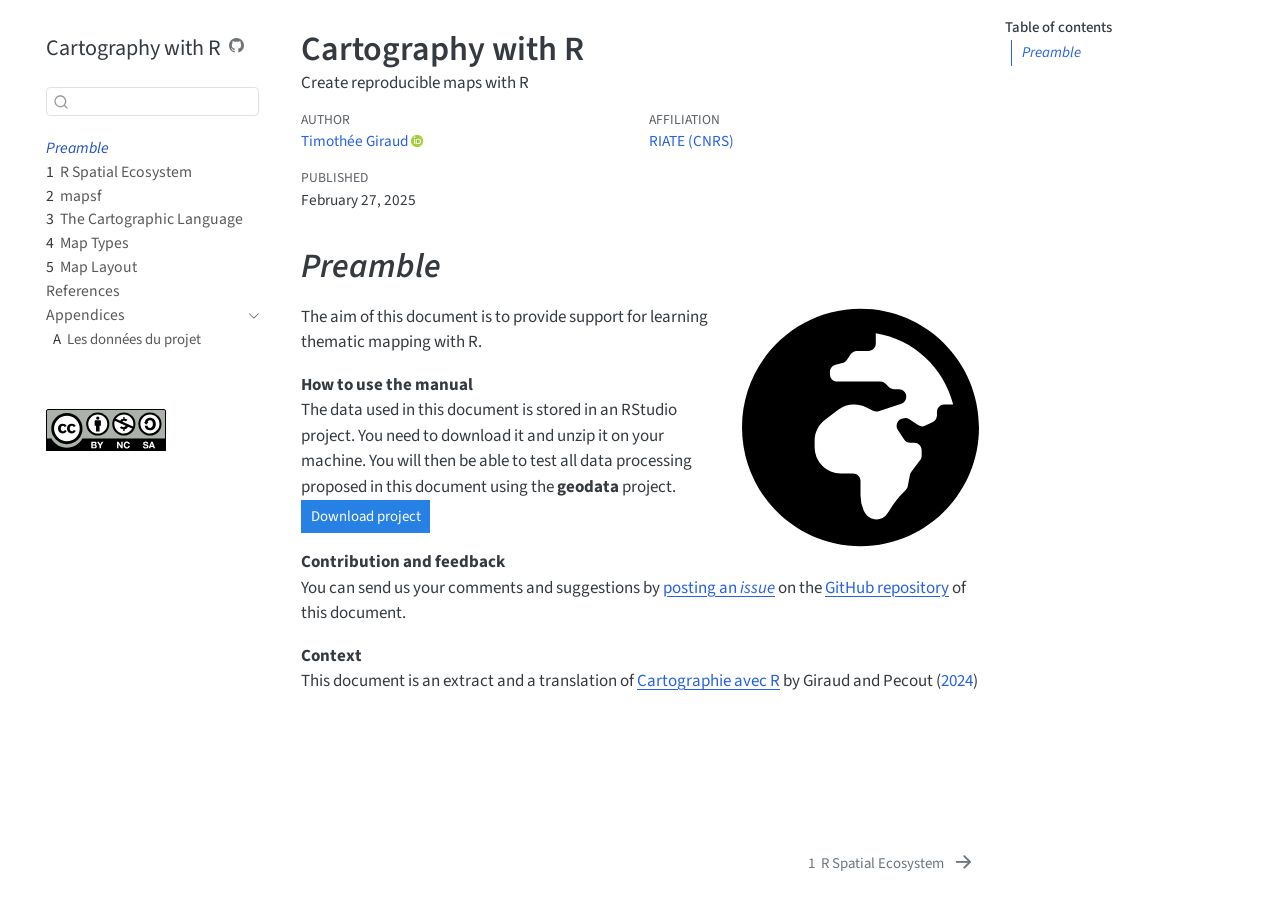
==== docs/index.html @ a7c67be2 "initial commit" ====
<!DOCTYPE html>
<html xmlns="http://www.w3.org/1999/xhtml" lang="en" xml:lang="en"><head>

<meta charset="utf-8">
<meta name="generator" content="quarto-1.6.40">

<meta name="viewport" content="width=device-width, initial-scale=1.0, user-scalable=yes">

<meta name="author" content="Timothée Giraud et Hugues Pecout">
<meta name="dcterms.date" content="2025-02-27">
<meta name="description" content="Create reproducible maps with R">

<title>Cartography with R</title>
<style>
code{white-space: pre-wrap;}
span.smallcaps{font-variant: small-caps;}
div.columns{display: flex; gap: min(4vw, 1.5em);}
div.column{flex: auto; overflow-x: auto;}
div.hanging-indent{margin-left: 1.5em; text-indent: -1.5em;}
ul.task-list{list-style: none;}
ul.task-list li input[type="checkbox"] {
  width: 0.8em;
  margin: 0 0.8em 0.2em -1em; /* quarto-specific, see https://github.com/quarto-dev/quarto-cli/issues/4556 */ 
  vertical-align: middle;
}
/* CSS for citations */
div.csl-bib-body { }
div.csl-entry {
  clear: both;
  margin-bottom: 0em;
}
.hanging-indent div.csl-entry {
  margin-left:2em;
  text-indent:-2em;
}
div.csl-left-margin {
  min-width:2em;
  float:left;
}
div.csl-right-inline {
  margin-left:2em;
  padding-left:1em;
}
div.csl-indent {
  margin-left: 2em;
}</style>


<script src="site_libs/quarto-nav/quarto-nav.js"></script>
<script src="site_libs/quarto-nav/headroom.min.js"></script>
<script src="site_libs/clipboard/clipboard.min.js"></script>
<script src="site_libs/quarto-search/autocomplete.umd.js"></script>
<script src="site_libs/quarto-search/fuse.min.js"></script>
<script src="site_libs/quarto-search/quarto-search.js"></script>
<meta name="quarto:offset" content="./">
<link href="./00_ecosystem.html" rel="next">
<link href="./img/globe-africa-solid.svg" rel="icon" type="image/svg+xml">
<script src="site_libs/quarto-html/quarto.js"></script>
<script src="site_libs/quarto-html/popper.min.js"></script>
<script src="site_libs/quarto-html/tippy.umd.min.js"></script>
<script src="site_libs/quarto-html/anchor.min.js"></script>
<link href="site_libs/quarto-html/tippy.css" rel="stylesheet">
<link href="site_libs/quarto-html/quarto-syntax-highlighting-549806ee2085284f45b00abea8c6df48.css" rel="stylesheet" id="quarto-text-highlighting-styles">
<script src="site_libs/bootstrap/bootstrap.min.js"></script>
<link href="site_libs/bootstrap/bootstrap-icons.css" rel="stylesheet">
<link href="site_libs/bootstrap/bootstrap-7aaafe8f88d9ab8307b30e01b0806846.min.css" rel="stylesheet" append-hash="true" id="quarto-bootstrap" data-mode="light">
<script id="quarto-search-options" type="application/json">{
  "location": "sidebar",
  "copy-button": false,
  "collapse-after": 3,
  "panel-placement": "start",
  "type": "textbox",
  "limit": 50,
  "keyboard-shortcut": [
    "f",
    "/",
    "s"
  ],
  "show-item-context": false,
  "language": {
    "search-no-results-text": "No results",
    "search-matching-documents-text": "matching documents",
    "search-copy-link-title": "Copy link to search",
    "search-hide-matches-text": "Hide additional matches",
    "search-more-match-text": "more match in this document",
    "search-more-matches-text": "more matches in this document",
    "search-clear-button-title": "Clear",
    "search-text-placeholder": "",
    "search-detached-cancel-button-title": "Cancel",
    "search-submit-button-title": "Submit",
    "search-label": "Search"
  }
}</script>


<meta property="og:title" content="Cartography with R">
<meta property="og:description" content="Create reproducible maps with R">
<meta property="og:image" content="https://rcarto.github.io/rcarto/cartographie_with_r/[data-uri]">
<meta property="og:site_name" content="Cartography with R">
</head>

<body class="nav-sidebar floating">

<div id="quarto-search-results"></div>
  <header id="quarto-header" class="headroom fixed-top">
  <nav class="quarto-secondary-nav">
    <div class="container-fluid d-flex">
      <button type="button" class="quarto-btn-toggle btn" data-bs-toggle="collapse" role="button" data-bs-target=".quarto-sidebar-collapse-item" aria-controls="quarto-sidebar" aria-expanded="false" aria-label="Toggle sidebar navigation" onclick="if (window.quartoToggleHeadroom) { window.quartoToggleHeadroom(); }">
        <i class="bi bi-layout-text-sidebar-reverse"></i>
      </button>
        <nav class="quarto-page-breadcrumbs" aria-label="breadcrumb"><ol class="breadcrumb"><li class="breadcrumb-item"><a href="./index.html"><em>Preamble</em></a></li></ol></nav>
        <a class="flex-grow-1" role="navigation" data-bs-toggle="collapse" data-bs-target=".quarto-sidebar-collapse-item" aria-controls="quarto-sidebar" aria-expanded="false" aria-label="Toggle sidebar navigation" onclick="if (window.quartoToggleHeadroom) { window.quartoToggleHeadroom(); }">      
        </a>
      <button type="button" class="btn quarto-search-button" aria-label="Search" onclick="window.quartoOpenSearch();">
        <i class="bi bi-search"></i>
      </button>
    </div>
  </nav>
</header>
<!-- content -->
<div id="quarto-content" class="quarto-container page-columns page-rows-contents page-layout-article">
<!-- sidebar -->
  <nav id="quarto-sidebar" class="sidebar collapse collapse-horizontal quarto-sidebar-collapse-item sidebar-navigation floating overflow-auto">
    <div class="pt-lg-2 mt-2 text-left sidebar-header">
    <div class="sidebar-title mb-0 py-0">
      <a href="./">Cartography with R</a> 
        <div class="sidebar-tools-main">
    <a href="https://github.com/rcarto/cartographie_with_r/" title="Source Code" class="quarto-navigation-tool px-1" aria-label="Source Code"><i class="bi bi-github"></i></a>
</div>
    </div>
      </div>
        <div class="mt-2 flex-shrink-0 align-items-center">
        <div class="sidebar-search">
        <div id="quarto-search" class="" title="Search"></div>
        </div>
        </div>
    <div class="sidebar-menu-container"> 
    <ul class="list-unstyled mt-1">
        <li class="sidebar-item">
  <div class="sidebar-item-container"> 
  <a href="./index.html" class="sidebar-item-text sidebar-link active">
 <span class="menu-text"><em>Preamble</em></span></a>
  </div>
</li>
        <li class="sidebar-item">
  <div class="sidebar-item-container"> 
  <a href="./00_ecosystem.html" class="sidebar-item-text sidebar-link">
 <span class="menu-text"><span class="chapter-number">1</span>&nbsp; <span class="chapter-title">R Spatial Ecosystem</span></span></a>
  </div>
</li>
        <li class="sidebar-item">
  <div class="sidebar-item-container"> 
  <a href="./01_mapsf.html" class="sidebar-item-text sidebar-link">
 <span class="menu-text"><span class="chapter-number">2</span>&nbsp; <span class="chapter-title">mapsf</span></span></a>
  </div>
</li>
        <li class="sidebar-item">
  <div class="sidebar-item-container"> 
  <a href="./02_semiologie.html" class="sidebar-item-text sidebar-link">
 <span class="menu-text"><span class="chapter-number">3</span>&nbsp; <span class="chapter-title">The Cartographic Language</span></span></a>
  </div>
</li>
        <li class="sidebar-item">
  <div class="sidebar-item-container"> 
  <a href="./03_types_de_cartes.html" class="sidebar-item-text sidebar-link">
 <span class="menu-text"><span class="chapter-number">4</span>&nbsp; <span class="chapter-title">Map Types</span></span></a>
  </div>
</li>
        <li class="sidebar-item">
  <div class="sidebar-item-container"> 
  <a href="./04_mise_en_page.html" class="sidebar-item-text sidebar-link">
 <span class="menu-text"><span class="chapter-number">5</span>&nbsp; <span class="chapter-title">Map Layout</span></span></a>
  </div>
</li>
        <li class="sidebar-item">
  <div class="sidebar-item-container"> 
  <a href="./2000_references.html" class="sidebar-item-text sidebar-link">
 <span class="menu-text">References</span></a>
  </div>
</li>
        <li class="sidebar-item sidebar-item-section">
      <div class="sidebar-item-container"> 
            <a class="sidebar-item-text sidebar-link text-start" data-bs-toggle="collapse" data-bs-target="#quarto-sidebar-section-1" role="navigation" aria-expanded="true">
 <span class="menu-text">Appendices</span></a>
          <a class="sidebar-item-toggle text-start" data-bs-toggle="collapse" data-bs-target="#quarto-sidebar-section-1" role="navigation" aria-expanded="true" aria-label="Toggle section">
            <i class="bi bi-chevron-right ms-2"></i>
          </a> 
      </div>
      <ul id="quarto-sidebar-section-1" class="collapse list-unstyled sidebar-section depth1 show">  
          <li class="sidebar-item">
  <div class="sidebar-item-container"> 
  <a href="./2002_data.html" class="sidebar-item-text sidebar-link">
 <span class="menu-text"><span class="chapter-number">A</span>&nbsp; <span class="chapter-title">Les données du projet</span></span></a>
  </div>
</li>
      </ul>
  </li>
    </ul>
    </div>
<div class="quarto-sidebar-footer"><div class="sidebar-footer-item">
<p><br><a href="https://creativecommons.org/licenses/by-nc-sa/4.0/deed.fr"><img src="img/cc-icon.svg" height="42"></a></p>
</div></div></nav>
<div id="quarto-sidebar-glass" class="quarto-sidebar-collapse-item" data-bs-toggle="collapse" data-bs-target=".quarto-sidebar-collapse-item"></div>
<!-- margin-sidebar -->
    <div id="quarto-margin-sidebar" class="sidebar margin-sidebar">
        <nav id="TOC" role="doc-toc" class="toc-active">
    <h2 id="toc-title">Table of contents</h2>
   
  <ul>
  <li><a href="#preamble" id="toc-preamble" class="nav-link active" data-scroll-target="#preamble"><em>Preamble</em></a></li>
  </ul>
</nav>
    </div>
<!-- main -->
<main class="content" id="quarto-document-content">

<header id="title-block-header" class="quarto-title-block default">
<div class="quarto-title">
<h1 class="title">Cartography with R</h1>
</div>

<div>
  <div class="description">
    Create reproducible maps with R
  </div>
</div>

<div class="quarto-title-meta-author">
  <div class="quarto-title-meta-heading">Author</div>
  <div class="quarto-title-meta-heading">Affiliation</div>
  
    <div class="quarto-title-meta-contents">
    <p class="author"><a href="https://rcarto.github.io">Timothée Giraud</a> <a href="https://orcid.org/0000-0001-5679-6536" class="quarto-title-author-orcid"> <img src="[data-uri]"></a></p>
  </div>
  <div class="quarto-title-meta-contents">
        <p class="affiliation">
            <a href="https://riate.cnrs.fr">
            RIATE (CNRS)
            </a>
          </p>
      </div>
  </div>

<div class="quarto-title-meta">

      
    <div>
    <div class="quarto-title-meta-heading">Published</div>
    <div class="quarto-title-meta-contents">
      <p class="date">February 27, 2025</p>
    </div>
  </div>
  
    
  </div>
  


</header>



<section id="preamble" class="level1 unnumbered">
<h1 class="unnumbered"><em>Preamble</em></h1><p><img src="img/globe-africa-solid.svg" title="Cartography with R" class="quarto-cover-image img-fluid"></p>
<p>The aim of this document is to provide support for learning thematic mapping with R.</p>
<p><strong>How to use the manual</strong><br>
The data used in this document is stored in an RStudio project. You need to download it and unzip it on your machine. You will then be able to test all data processing proposed in this document using the <strong>geodata</strong> project.<br>
<a href="https://rcarto.github.io/cartographie_avec_r/geodata.zip" class="btn btn-primary btn-sm" role="“button”">Download project</a></p>
<p><strong>Contribution and feedback</strong><br>
You can send us your comments and suggestions by <a href="https://github.com/rCarto/cartography_with_r/issues">posting an <em>issue</em></a> on the <a href="https://github.com/rCarto/cartography_with_r">GitHub repository</a> of this document.</p>
<p><strong>Context</strong><br>
This document is an extract and a translation of <a href="https://rcarto.github.io/cartographie_avec_r/">Cartographie avec R</a> by <span class="citation" data-cites="selfx">Giraud and Pecout (<a href="2000_references.html#ref-selfx" role="doc-biblioref">2024</a>)</span></p>


<div id="refs" class="references csl-bib-body hanging-indent" data-entry-spacing="0" role="list" style="display: none">
<div id="ref-selfx" class="csl-entry" role="listitem">
Giraud, Timothée, and Hugues Pecout. 2024. <span>“<span class="nocase">Cartographie avec R</span>.”</span> <a href="https://doi.org/10.5281/zenodo.5905734">https://doi.org/10.5281/zenodo.5905734</a>.
</div>
</div>
</section>

</main> <!-- /main -->
<script id="quarto-html-after-body" type="application/javascript">
window.document.addEventListener("DOMContentLoaded", function (event) {
  const toggleBodyColorMode = (bsSheetEl) => {
    const mode = bsSheetEl.getAttribute("data-mode");
    const bodyEl = window.document.querySelector("body");
    if (mode === "dark") {
      bodyEl.classList.add("quarto-dark");
      bodyEl.classList.remove("quarto-light");
    } else {
      bodyEl.classList.add("quarto-light");
      bodyEl.classList.remove("quarto-dark");
    }
  }
  const toggleBodyColorPrimary = () => {
    const bsSheetEl = window.document.querySelector("link#quarto-bootstrap");
    if (bsSheetEl) {
      toggleBodyColorMode(bsSheetEl);
    }
  }
  toggleBodyColorPrimary();  
  const icon = "";
  const anchorJS = new window.AnchorJS();
  anchorJS.options = {
    placement: 'right',
    icon: icon
  };
  anchorJS.add('.anchored');
  const isCodeAnnotation = (el) => {
    for (const clz of el.classList) {
      if (clz.startsWith('code-annotation-')) {                     
        return true;
      }
    }
    return false;
  }
  const onCopySuccess = function(e) {
    // button target
    const button = e.trigger;
    // don't keep focus
    button.blur();
    // flash "checked"
    button.classList.add('code-copy-button-checked');
    var currentTitle = button.getAttribute("title");
    button.setAttribute("title", "Copied!");
    let tooltip;
    if (window.bootstrap) {
      button.setAttribute("data-bs-toggle", "tooltip");
      button.setAttribute("data-bs-placement", "left");
      button.setAttribute("data-bs-title", "Copied!");
      tooltip = new bootstrap.Tooltip(button, 
        { trigger: "manual", 
          customClass: "code-copy-button-tooltip",
          offset: [0, -8]});
      tooltip.show();    
    }
    setTimeout(function() {
      if (tooltip) {
        tooltip.hide();
        button.removeAttribute("data-bs-title");
        button.removeAttribute("data-bs-toggle");
        button.removeAttribute("data-bs-placement");
      }
      button.setAttribute("title", currentTitle);
      button.classList.remove('code-copy-button-checked');
    }, 1000);
    // clear code selection
    e.clearSelection();
  }
  const getTextToCopy = function(trigger) {
      const codeEl = trigger.previousElementSibling.cloneNode(true);
      for (const childEl of codeEl.children) {
        if (isCodeAnnotation(childEl)) {
          childEl.remove();
        }
      }
      return codeEl.innerText;
  }
  const clipboard = new window.ClipboardJS('.code-copy-button:not([data-in-quarto-modal])', {
    text: getTextToCopy
  });
  clipboard.on('success', onCopySuccess);
  if (window.document.getElementById('quarto-embedded-source-code-modal')) {
    const clipboardModal = new window.ClipboardJS('.code-copy-button[data-in-quarto-modal]', {
      text: getTextToCopy,
      container: window.document.getElementById('quarto-embedded-source-code-modal')
    });
    clipboardModal.on('success', onCopySuccess);
  }
    var localhostRegex = new RegExp(/^(?:http|https):\/\/localhost\:?[0-9]*\//);
    var mailtoRegex = new RegExp(/^mailto:/);
      var filterRegex = new RegExp("https:\/\/rcarto\.github\.io\/rcarto\/cartographie_with_r\/");
    var isInternal = (href) => {
        return filterRegex.test(href) || localhostRegex.test(href) || mailtoRegex.test(href);
    }
    // Inspect non-navigation links and adorn them if external
 	var links = window.document.querySelectorAll('a[href]:not(.nav-link):not(.navbar-brand):not(.toc-action):not(.sidebar-link):not(.sidebar-item-toggle):not(.pagination-link):not(.no-external):not([aria-hidden]):not(.dropdown-item):not(.quarto-navigation-tool):not(.about-link)');
    for (var i=0; i<links.length; i++) {
      const link = links[i];
      if (!isInternal(link.href)) {
        // undo the damage that might have been done by quarto-nav.js in the case of
        // links that we want to consider external
        if (link.dataset.originalHref !== undefined) {
          link.href = link.dataset.originalHref;
        }
      }
    }
  function tippyHover(el, contentFn, onTriggerFn, onUntriggerFn) {
    const config = {
      allowHTML: true,
      maxWidth: 500,
      delay: 100,
      arrow: false,
      appendTo: function(el) {
          return el.parentElement;
      },
      interactive: true,
      interactiveBorder: 10,
      theme: 'quarto',
      placement: 'bottom-start',
    };
    if (contentFn) {
      config.content = contentFn;
    }
    if (onTriggerFn) {
      config.onTrigger = onTriggerFn;
    }
    if (onUntriggerFn) {
      config.onUntrigger = onUntriggerFn;
    }
    window.tippy(el, config); 
  }
  const noterefs = window.document.querySelectorAll('a[role="doc-noteref"]');
  for (var i=0; i<noterefs.length; i++) {
    const ref = noterefs[i];
    tippyHover(ref, function() {
      // use id or data attribute instead here
      let href = ref.getAttribute('data-footnote-href') || ref.getAttribute('href');
      try { href = new URL(href).hash; } catch {}
      const id = href.replace(/^#\/?/, "");
      const note = window.document.getElementById(id);
      if (note) {
        return note.innerHTML;
      } else {
        return "";
      }
    });
  }
  const xrefs = window.document.querySelectorAll('a.quarto-xref');
  const processXRef = (id, note) => {
    // Strip column container classes
    const stripColumnClz = (el) => {
      el.classList.remove("page-full", "page-columns");
      if (el.children) {
        for (const child of el.children) {
          stripColumnClz(child);
        }
      }
    }
    stripColumnClz(note)
    if (id === null || id.startsWith('sec-')) {
      // Special case sections, only their first couple elements
      const container = document.createElement("div");
      if (note.children && note.children.length > 2) {
        container.appendChild(note.children[0].cloneNode(true));
        for (let i = 1; i < note.children.length; i++) {
          const child = note.children[i];
          if (child.tagName === "P" && child.innerText === "") {
            continue;
          } else {
            container.appendChild(child.cloneNode(true));
            break;
          }
        }
        if (window.Quarto?.typesetMath) {
          window.Quarto.typesetMath(container);
        }
        return container.innerHTML
      } else {
        if (window.Quarto?.typesetMath) {
          window.Quarto.typesetMath(note);
        }
        return note.innerHTML;
      }
    } else {
      // Remove any anchor links if they are present
      const anchorLink = note.querySelector('a.anchorjs-link');
      if (anchorLink) {
        anchorLink.remove();
      }
      if (window.Quarto?.typesetMath) {
        window.Quarto.typesetMath(note);
      }
      if (note.classList.contains("callout")) {
        return note.outerHTML;
      } else {
        return note.innerHTML;
      }
    }
  }
  for (var i=0; i<xrefs.length; i++) {
    const xref = xrefs[i];
    tippyHover(xref, undefined, function(instance) {
      instance.disable();
      let url = xref.getAttribute('href');
      let hash = undefined; 
      if (url.startsWith('#')) {
        hash = url;
      } else {
        try { hash = new URL(url).hash; } catch {}
      }
      if (hash) {
        const id = hash.replace(/^#\/?/, "");
        const note = window.document.getElementById(id);
        if (note !== null) {
          try {
            const html = processXRef(id, note.cloneNode(true));
            instance.setContent(html);
          } finally {
            instance.enable();
            instance.show();
          }
        } else {
          // See if we can fetch this
          fetch(url.split('#')[0])
          .then(res => res.text())
          .then(html => {
            const parser = new DOMParser();
            const htmlDoc = parser.parseFromString(html, "text/html");
            const note = htmlDoc.getElementById(id);
            if (note !== null) {
              const html = processXRef(id, note);
              instance.setContent(html);
            } 
          }).finally(() => {
            instance.enable();
            instance.show();
          });
        }
      } else {
        // See if we can fetch a full url (with no hash to target)
        // This is a special case and we should probably do some content thinning / targeting
        fetch(url)
        .then(res => res.text())
        .then(html => {
          const parser = new DOMParser();
          const htmlDoc = parser.parseFromString(html, "text/html");
          const note = htmlDoc.querySelector('main.content');
          if (note !== null) {
            // This should only happen for chapter cross references
            // (since there is no id in the URL)
            // remove the first header
            if (note.children.length > 0 && note.children[0].tagName === "HEADER") {
              note.children[0].remove();
            }
            const html = processXRef(null, note);
            instance.setContent(html);
          } 
        }).finally(() => {
          instance.enable();
          instance.show();
        });
      }
    }, function(instance) {
    });
  }
      let selectedAnnoteEl;
      const selectorForAnnotation = ( cell, annotation) => {
        let cellAttr = 'data-code-cell="' + cell + '"';
        let lineAttr = 'data-code-annotation="' +  annotation + '"';
        const selector = 'span[' + cellAttr + '][' + lineAttr + ']';
        return selector;
      }
      const selectCodeLines = (annoteEl) => {
        const doc = window.document;
        const targetCell = annoteEl.getAttribute("data-target-cell");
        const targetAnnotation = annoteEl.getAttribute("data-target-annotation");
        const annoteSpan = window.document.querySelector(selectorForAnnotation(targetCell, targetAnnotation));
        const lines = annoteSpan.getAttribute("data-code-lines").split(",");
        const lineIds = lines.map((line) => {
          return targetCell + "-" + line;
        })
        let top = null;
        let height = null;
        let parent = null;
        if (lineIds.length > 0) {
            //compute the position of the single el (top and bottom and make a div)
            const el = window.document.getElementById(lineIds[0]);
            top = el.offsetTop;
            height = el.offsetHeight;
            parent = el.parentElement.parentElement;
          if (lineIds.length > 1) {
            const lastEl = window.document.getElementById(lineIds[lineIds.length - 1]);
            const bottom = lastEl.offsetTop + lastEl.offsetHeight;
            height = bottom - top;
          }
          if (top !== null && height !== null && parent !== null) {
            // cook up a div (if necessary) and position it 
            let div = window.document.getElementById("code-annotation-line-highlight");
            if (div === null) {
              div = window.document.createElement("div");
              div.setAttribute("id", "code-annotation-line-highlight");
              div.style.position = 'absolute';
              parent.appendChild(div);
            }
            div.style.top = top - 2 + "px";
            div.style.height = height + 4 + "px";
            div.style.left = 0;
            let gutterDiv = window.document.getElementById("code-annotation-line-highlight-gutter");
            if (gutterDiv === null) {
              gutterDiv = window.document.createElement("div");
              gutterDiv.setAttribute("id", "code-annotation-line-highlight-gutter");
              gutterDiv.style.position = 'absolute';
              const codeCell = window.document.getElementById(targetCell);
              const gutter = codeCell.querySelector('.code-annotation-gutter');
              gutter.appendChild(gutterDiv);
            }
            gutterDiv.style.top = top - 2 + "px";
            gutterDiv.style.height = height + 4 + "px";
          }
          selectedAnnoteEl = annoteEl;
        }
      };
      const unselectCodeLines = () => {
        const elementsIds = ["code-annotation-line-highlight", "code-annotation-line-highlight-gutter"];
        elementsIds.forEach((elId) => {
          const div = window.document.getElementById(elId);
          if (div) {
            div.remove();
          }
        });
        selectedAnnoteEl = undefined;
      };
        // Handle positioning of the toggle
    window.addEventListener(
      "resize",
      throttle(() => {
        elRect = undefined;
        if (selectedAnnoteEl) {
          selectCodeLines(selectedAnnoteEl);
        }
      }, 10)
    );
    function throttle(fn, ms) {
    let throttle = false;
    let timer;
      return (...args) => {
        if(!throttle) { // first call gets through
            fn.apply(this, args);
            throttle = true;
        } else { // all the others get throttled
            if(timer) clearTimeout(timer); // cancel #2
            timer = setTimeout(() => {
              fn.apply(this, args);
              timer = throttle = false;
            }, ms);
        }
      };
    }
      // Attach click handler to the DT
      const annoteDls = window.document.querySelectorAll('dt[data-target-cell]');
      for (const annoteDlNode of annoteDls) {
        annoteDlNode.addEventListener('click', (event) => {
          const clickedEl = event.target;
          if (clickedEl !== selectedAnnoteEl) {
            unselectCodeLines();
            const activeEl = window.document.querySelector('dt[data-target-cell].code-annotation-active');
            if (activeEl) {
              activeEl.classList.remove('code-annotation-active');
            }
            selectCodeLines(clickedEl);
            clickedEl.classList.add('code-annotation-active');
          } else {
            // Unselect the line
            unselectCodeLines();
            clickedEl.classList.remove('code-annotation-active');
          }
        });
      }
  const findCites = (el) => {
    const parentEl = el.parentElement;
    if (parentEl) {
      const cites = parentEl.dataset.cites;
      if (cites) {
        return {
          el,
          cites: cites.split(' ')
        };
      } else {
        return findCites(el.parentElement)
      }
    } else {
      return undefined;
    }
  };
  var bibliorefs = window.document.querySelectorAll('a[role="doc-biblioref"]');
  for (var i=0; i<bibliorefs.length; i++) {
    const ref = bibliorefs[i];
    const citeInfo = findCites(ref);
    if (citeInfo) {
      tippyHover(citeInfo.el, function() {
        var popup = window.document.createElement('div');
        citeInfo.cites.forEach(function(cite) {
          var citeDiv = window.document.createElement('div');
          citeDiv.classList.add('hanging-indent');
          citeDiv.classList.add('csl-entry');
          var biblioDiv = window.document.getElementById('ref-' + cite);
          if (biblioDiv) {
            citeDiv.innerHTML = biblioDiv.innerHTML;
          }
          popup.appendChild(citeDiv);
        });
        return popup.innerHTML;
      });
    }
  }
});
</script>
<nav class="page-navigation">
  <div class="nav-page nav-page-previous">
  </div>
  <div class="nav-page nav-page-next">
      <a href="./00_ecosystem.html" class="pagination-link" aria-label="R Spatial Ecosystem">
        <span class="nav-page-text"><span class="chapter-number">1</span>&nbsp; <span class="chapter-title">R Spatial Ecosystem</span></span> <i class="bi bi-arrow-right-short"></i>
      </a>
  </div>
</nav>
</div> <!-- /content -->




</body></html>
---- docs/site_libs/quarto-html/tippy.css ----
.tippy-box[data-animation=fade][data-state=hidden]{opacity:0}[data-tippy-root]{max-width:calc(100vw - 10px)}.tippy-box{position:relative;background-color:#333;color:#fff;border-radius:4px;font-size:14px;line-height:1.4;white-space:normal;outline:0;transition-property:transform,visibility,opacity}.tippy-box[data-placement^=top]>.tippy-arrow{bottom:0}.tippy-box[data-placement^=top]>.tippy-arrow:before{bottom:-7px;left:0;border-width:8px 8px 0;border-top-color:initial;transform-origin:center top}.tippy-box[data-placement^=bottom]>.tippy-arrow{top:0}.tippy-box[data-placement^=bottom]>.tippy-arrow:before{top:-7px;left:0;border-width:0 8px 8px;border-bottom-color:initial;transform-origin:center bottom}.tippy-box[data-placement^=left]>.tippy-arrow{right:0}.tippy-box[data-placement^=left]>.tippy-arrow:before{border-width:8px 0 8px 8px;border-left-color:initial;right:-7px;transform-origin:center left}.tippy-box[data-placement^=right]>.tippy-arrow{left:0}.tippy-box[data-placement^=right]>.tippy-arrow:before{left:-7px;border-width:8px 8px 8px 0;border-right-color:initial;transform-origin:center right}.tippy-box[data-inertia][data-state=visible]{transition-timing-function:cubic-bezier(.54,1.5,.38,1.11)}.tippy-arrow{width:16px;height:16px;color:#333}.tippy-arrow:before{content:"";position:absolute;border-color:transparent;border-style:solid}.tippy-content{position:relative;padding:5px 9px;z-index:1}
---- docs/site_libs/quarto-html/quarto-syntax-highlighting-549806ee2085284f45b00abea8c6df48.css ----
/* quarto syntax highlight colors */
:root {
  --quarto-hl-ot-color: #003B4F;
  --quarto-hl-at-color: #657422;
  --quarto-hl-ss-color: #20794D;
  --quarto-hl-an-color: #5E5E5E;
  --quarto-hl-fu-color: #4758AB;
  --quarto-hl-st-color: #20794D;
  --quarto-hl-cf-color: #003B4F;
  --quarto-hl-op-color: #5E5E5E;
  --quarto-hl-er-color: #AD0000;
  --quarto-hl-bn-color: #AD0000;
  --quarto-hl-al-color: #AD0000;
  --quarto-hl-va-color: #111111;
  --quarto-hl-bu-color: inherit;
  --quarto-hl-ex-color: inherit;
  --quarto-hl-pp-color: #AD0000;
  --quarto-hl-in-color: #5E5E5E;
  --quarto-hl-vs-color: #20794D;
  --quarto-hl-wa-color: #5E5E5E;
  --quarto-hl-do-color: #5E5E5E;
  --quarto-hl-im-color: #00769E;
  --quarto-hl-ch-color: #20794D;
  --quarto-hl-dt-color: #AD0000;
  --quarto-hl-fl-color: #AD0000;
  --quarto-hl-co-color: #5E5E5E;
  --quarto-hl-cv-color: #5E5E5E;
  --quarto-hl-cn-color: #8f5902;
  --quarto-hl-sc-color: #5E5E5E;
  --quarto-hl-dv-color: #AD0000;
  --quarto-hl-kw-color: #003B4F;
}

/* other quarto variables */
:root {
  --quarto-font-monospace: SFMono-Regular, Menlo, Monaco, Consolas, "Liberation Mono", "Courier New", monospace;
}

pre > code.sourceCode > span {
  color: #003B4F;
}

code span {
  color: #003B4F;
}

code.sourceCode > span {
  color: #003B4F;
}

div.sourceCode,
div.sourceCode pre.sourceCode {
  color: #003B4F;
}

code span.ot {
  color: #003B4F;
  font-style: inherit;
}

code span.at {
  color: #657422;
  font-style: inherit;
}

code span.ss {
  color: #20794D;
  font-style: inherit;
}

code span.an {
  color: #5E5E5E;
  font-style: inherit;
}

code span.fu {
  color: #4758AB;
  font-style: inherit;
}

code span.st {
  color: #20794D;
  font-style: inherit;
}

code span.cf {
  color: #003B4F;
  font-weight: bold;
  font-style: inherit;
}

code span.op {
  color: #5E5E5E;
  font-style: inherit;
}

code span.er {
  color: #AD0000;
  font-style: inherit;
}

code span.bn {
  color: #AD0000;
  font-style: inherit;
}

code span.al {
  color: #AD0000;
  font-style: inherit;
}

code span.va {
  color: #111111;
  font-style: inherit;
}

code span.bu {
  font-style: inherit;
}

code span.ex {
  font-style: inherit;
}

code span.pp {
  color: #AD0000;
  font-style: inherit;
}

code span.in {
  color: #5E5E5E;
  font-style: inherit;
}

code span.vs {
  color: #20794D;
  font-style: inherit;
}

code span.wa {
  color: #5E5E5E;
  font-style: italic;
}

code span.do {
  color: #5E5E5E;
  font-style: italic;
}

code span.im {
  color: #00769E;
  font-style: inherit;
}

code span.ch {
  color: #20794D;
  font-style: inherit;
}

code span.dt {
  color: #AD0000;
  font-style: inherit;
}

code span.fl {
  color: #AD0000;
  font-style: inherit;
}

code span.co {
  color: #5E5E5E;
  font-style: inherit;
}

code span.cv {
  color: #5E5E5E;
  font-style: italic;
}

code span.cn {
  color: #8f5902;
  font-style: inherit;
}

code span.sc {
  color: #5E5E5E;
  font-style: inherit;
}

code span.dv {
  color: #AD0000;
  font-style: inherit;
}

code span.kw {
  color: #003B4F;
  font-weight: bold;
  font-style: inherit;
}

.prevent-inlining {
  content: "</";
}

/*# sourceMappingURL=ae99138f4fbc2fb4c9f5e5cd69c22459.css.map */
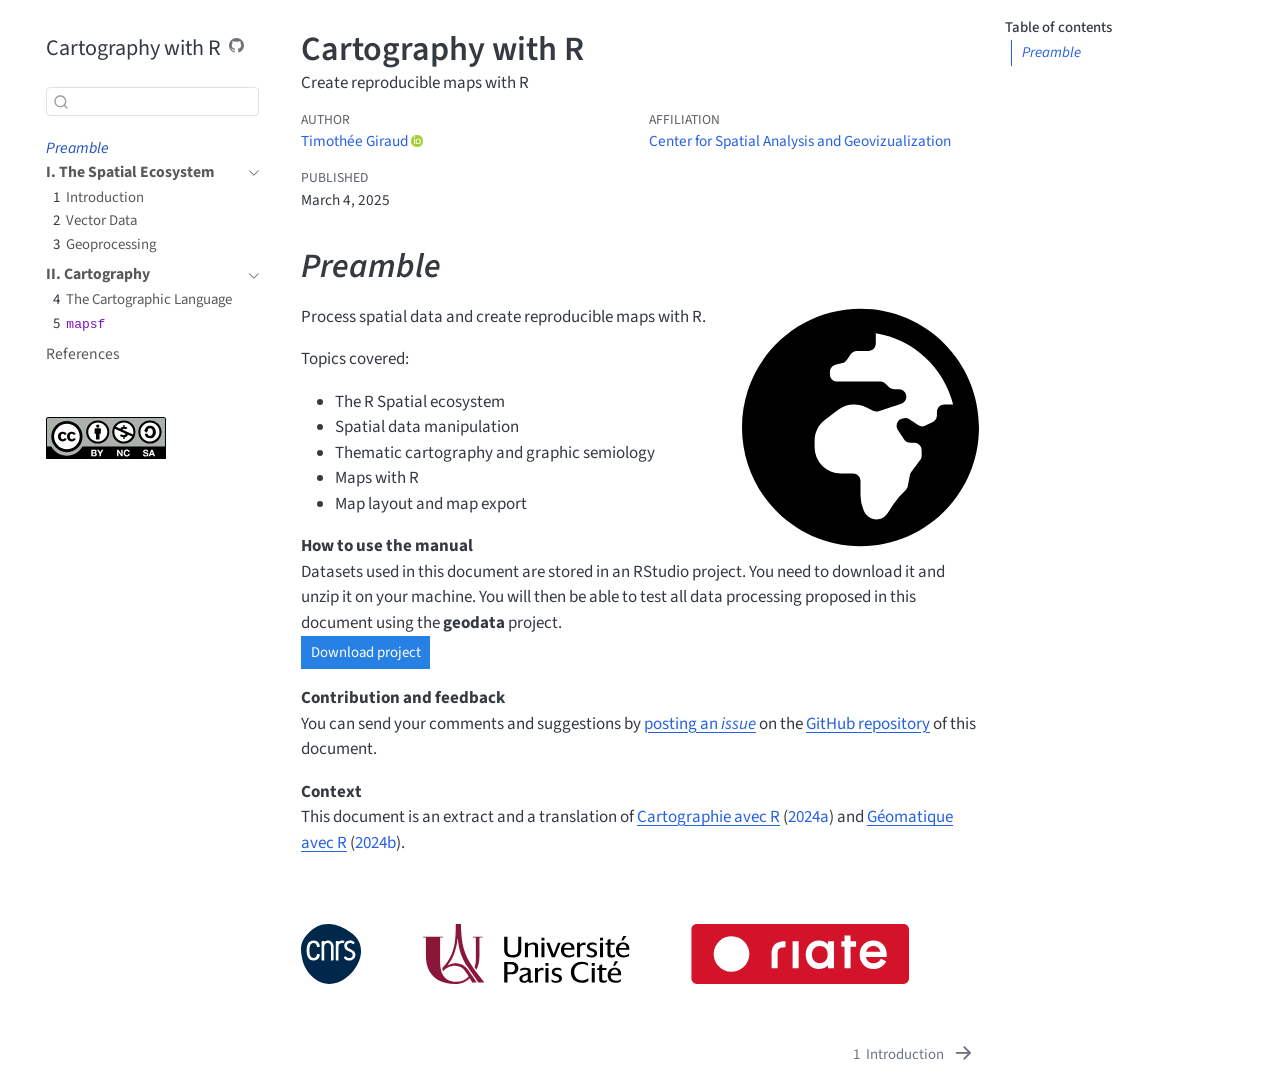
==== commit 106b17da: "add exercices" ====
--- a/docs/index.html
+++ b/docs/index.html
@@ -7,7 +7,7 @@
 <meta name="viewport" content="width=device-width, initial-scale=1.0, user-scalable=yes">
 
 <meta name="author" content="Timothée Giraud et Hugues Pecout">
-<meta name="dcterms.date" content="2025-02-27">
+<meta name="dcterms.date" content="2025-03-04">
 <meta name="description" content="Create reproducible maps with R">
 
 <title>Cartography with R</title>
@@ -53,7 +53,7 @@
 <script src="site_libs/quarto-search/fuse.min.js"></script>
 <script src="site_libs/quarto-search/quarto-search.js"></script>
 <meta name="quarto:offset" content="./">
-<link href="./00_ecosystem.html" rel="next">
+<link href="./0_spatial_ecosystem.html" rel="next">
 <link href="./img/globe-africa-solid.svg" rel="icon" type="image/svg+xml">
 <script src="site_libs/quarto-html/quarto.js"></script>
 <script src="site_libs/quarto-html/popper.min.js"></script>
@@ -142,46 +142,10 @@
  <span class="menu-text"><em>Preamble</em></span></a>
   </div>
 </li>
-        <li class="sidebar-item">
-  <div class="sidebar-item-container"> 
-  <a href="./00_ecosystem.html" class="sidebar-item-text sidebar-link">
- <span class="menu-text"><span class="chapter-number">1</span>&nbsp; <span class="chapter-title">R Spatial Ecosystem</span></span></a>
-  </div>
-</li>
-        <li class="sidebar-item">
-  <div class="sidebar-item-container"> 
-  <a href="./01_mapsf.html" class="sidebar-item-text sidebar-link">
- <span class="menu-text"><span class="chapter-number">2</span>&nbsp; <span class="chapter-title">mapsf</span></span></a>
-  </div>
-</li>
-        <li class="sidebar-item">
-  <div class="sidebar-item-container"> 
-  <a href="./02_semiologie.html" class="sidebar-item-text sidebar-link">
- <span class="menu-text"><span class="chapter-number">3</span>&nbsp; <span class="chapter-title">The Cartographic Language</span></span></a>
-  </div>
-</li>
-        <li class="sidebar-item">
-  <div class="sidebar-item-container"> 
-  <a href="./03_types_de_cartes.html" class="sidebar-item-text sidebar-link">
- <span class="menu-text"><span class="chapter-number">4</span>&nbsp; <span class="chapter-title">Map Types</span></span></a>
-  </div>
-</li>
-        <li class="sidebar-item">
-  <div class="sidebar-item-container"> 
-  <a href="./04_mise_en_page.html" class="sidebar-item-text sidebar-link">
- <span class="menu-text"><span class="chapter-number">5</span>&nbsp; <span class="chapter-title">Map Layout</span></span></a>
-  </div>
-</li>
-        <li class="sidebar-item">
-  <div class="sidebar-item-container"> 
-  <a href="./2000_references.html" class="sidebar-item-text sidebar-link">
- <span class="menu-text">References</span></a>
-  </div>
-</li>
         <li class="sidebar-item sidebar-item-section">
       <div class="sidebar-item-container"> 
             <a class="sidebar-item-text sidebar-link text-start" data-bs-toggle="collapse" data-bs-target="#quarto-sidebar-section-1" role="navigation" aria-expanded="true">
- <span class="menu-text">Appendices</span></a>
+ <span class="menu-text"><strong>I. The Spatial Ecosystem</strong></span></a>
           <a class="sidebar-item-toggle text-start" data-bs-toggle="collapse" data-bs-target="#quarto-sidebar-section-1" role="navigation" aria-expanded="true" aria-label="Toggle section">
             <i class="bi bi-chevron-right ms-2"></i>
           </a> 
@@ -189,12 +153,53 @@
       <ul id="quarto-sidebar-section-1" class="collapse list-unstyled sidebar-section depth1 show">  
           <li class="sidebar-item">
   <div class="sidebar-item-container"> 
-  <a href="./2002_data.html" class="sidebar-item-text sidebar-link">
- <span class="menu-text"><span class="chapter-number">A</span>&nbsp; <span class="chapter-title">Les données du projet</span></span></a>
+  <a href="./0_spatial_ecosystem.html" class="sidebar-item-text sidebar-link">
+ <span class="menu-text"><span class="chapter-number">1</span>&nbsp; <span class="chapter-title">Introduction</span></span></a>
+  </div>
+</li>
+          <li class="sidebar-item">
+  <div class="sidebar-item-container"> 
+  <a href="./1_vector_data.html" class="sidebar-item-text sidebar-link">
+ <span class="menu-text"><span class="chapter-number">2</span>&nbsp; <span class="chapter-title">Vector Data</span></span></a>
+  </div>
+</li>
+          <li class="sidebar-item">
+  <div class="sidebar-item-container"> 
+  <a href="./2_geoprocessing.html" class="sidebar-item-text sidebar-link">
+ <span class="menu-text"><span class="chapter-number">3</span>&nbsp; <span class="chapter-title">Geoprocessing</span></span></a>
   </div>
 </li>
       </ul>
   </li>
+        <li class="sidebar-item sidebar-item-section">
+      <div class="sidebar-item-container"> 
+            <a class="sidebar-item-text sidebar-link text-start" data-bs-toggle="collapse" data-bs-target="#quarto-sidebar-section-2" role="navigation" aria-expanded="true">
+ <span class="menu-text"><strong>II. Cartography</strong></span></a>
+          <a class="sidebar-item-toggle text-start" data-bs-toggle="collapse" data-bs-target="#quarto-sidebar-section-2" role="navigation" aria-expanded="true" aria-label="Toggle section">
+            <i class="bi bi-chevron-right ms-2"></i>
+          </a> 
+      </div>
+      <ul id="quarto-sidebar-section-2" class="collapse list-unstyled sidebar-section depth1 show">  
+          <li class="sidebar-item">
+  <div class="sidebar-item-container"> 
+  <a href="./3_cartography.html" class="sidebar-item-text sidebar-link">
+ <span class="menu-text"><span class="chapter-number">4</span>&nbsp; <span class="chapter-title">The Cartographic Language</span></span></a>
+  </div>
+</li>
+          <li class="sidebar-item">
+  <div class="sidebar-item-container"> 
+  <a href="./4_mapsf.html" class="sidebar-item-text sidebar-link">
+ <span class="menu-text"><span class="chapter-number">5</span>&nbsp; <span class="chapter-title"><code>mapsf</code></span></span></a>
+  </div>
+</li>
+      </ul>
+  </li>
+        <li class="sidebar-item">
+  <div class="sidebar-item-container"> 
+  <a href="./2000_references.html" class="sidebar-item-text sidebar-link">
+ <span class="menu-text">References</span></a>
+  </div>
+</li>
     </ul>
     </div>
 <div class="quarto-sidebar-footer"><div class="sidebar-footer-item">
@@ -235,7 +240,7 @@
   <div class="quarto-title-meta-contents">
         <p class="affiliation">
             <a href="https://riate.cnrs.fr">
-            RIATE (CNRS)
+            Center for Spatial Analysis and Geovizualization
             </a>
           </p>
       </div>
@@ -247,7 +252,7 @@
     <div>
     <div class="quarto-title-meta-heading">Published</div>
     <div class="quarto-title-meta-contents">
-      <p class="date">February 27, 2025</p>
+      <p class="date">March 4, 2025</p>
     </div>
   </div>
   
@@ -262,19 +267,31 @@
 
 <section id="preamble" class="level1 unnumbered">
 <h1 class="unnumbered"><em>Preamble</em></h1><p><img src="img/globe-africa-solid.svg" title="Cartography with R" class="quarto-cover-image img-fluid"></p>
-<p>The aim of this document is to provide support for learning thematic mapping with R.</p>
+<p>Process spatial data and create reproducible maps with R.</p>
+<p>Topics covered:</p>
+<ul>
+<li>The R Spatial ecosystem</li>
+<li>Spatial data manipulation</li>
+<li>Thematic cartography and graphic semiology</li>
+<li>Maps with R</li>
+<li>Map layout and map export</li>
+</ul>
 <p><strong>How to use the manual</strong><br>
-The data used in this document is stored in an RStudio project. You need to download it and unzip it on your machine. You will then be able to test all data processing proposed in this document using the <strong>geodata</strong> project.<br>
+Datasets used in this document are stored in an RStudio project. You need to download it and unzip it on your machine. You will then be able to test all data processing proposed in this document using the <strong>geodata</strong> project.<br>
 <a href="https://rcarto.github.io/cartographie_avec_r/geodata.zip" class="btn btn-primary btn-sm" role="“button”">Download project</a></p>
 <p><strong>Contribution and feedback</strong><br>
-You can send us your comments and suggestions by <a href="https://github.com/rCarto/cartography_with_r/issues">posting an <em>issue</em></a> on the <a href="https://github.com/rCarto/cartography_with_r">GitHub repository</a> of this document.</p>
+You can send your comments and suggestions by <a href="https://github.com/rCarto/cartography_with_r/issues">posting an <em>issue</em></a> on the <a href="https://github.com/rCarto/cartography_with_r">GitHub repository</a> of this document.</p>
 <p><strong>Context</strong><br>
-This document is an extract and a translation of <a href="https://rcarto.github.io/cartographie_avec_r/">Cartographie avec R</a> by <span class="citation" data-cites="selfx">Giraud and Pecout (<a href="2000_references.html#ref-selfx" role="doc-biblioref">2024</a>)</span></p>
+This document is an extract and a translation of <a href="https://rcarto.github.io/cartographie_avec_r/">Cartographie avec R</a> <span class="citation" data-cites="cartowithr">(<a href="2000_references.html#ref-cartowithr" role="doc-biblioref">2024a</a>)</span> and <a href="https://rcarto.github.io/geomatique_avec_r/">Géomatique avec R</a> <span class="citation" data-cites="geowithr">(<a href="2000_references.html#ref-geowithr" role="doc-biblioref">2024b</a>)</span>.</p>
+<p><br><br><img src="img/logo_footer.svg" data-fi-align="center" height="60"></p>
 
 
 <div id="refs" class="references csl-bib-body hanging-indent" data-entry-spacing="0" role="list" style="display: none">
-<div id="ref-selfx" class="csl-entry" role="listitem">
-Giraud, Timothée, and Hugues Pecout. 2024. <span>“<span class="nocase">Cartographie avec R</span>.”</span> <a href="https://doi.org/10.5281/zenodo.5905734">https://doi.org/10.5281/zenodo.5905734</a>.
+<div id="ref-cartowithr" class="csl-entry" role="listitem">
+Giraud, Timothée, and Hugues Pecout. 2024a. <span>“<span class="nocase">Cartographie avec R</span>.”</span> <a href="https://doi.org/10.5281/zenodo.5905734">https://doi.org/10.5281/zenodo.5905734</a>.
+</div>
+<div id="ref-geowithr" class="csl-entry" role="listitem">
+———. 2024b. <span>“<span class="nocase">Géomatique avec R</span>.”</span> <a href="https://doi.org/10.5281/zenodo.5906212">https://doi.org/10.5281/zenodo.5906212</a>.
 </div>
 </div>
 </section>
@@ -701,8 +718,8 @@
   <div class="nav-page nav-page-previous">
   </div>
   <div class="nav-page nav-page-next">
-      <a href="./00_ecosystem.html" class="pagination-link" aria-label="R Spatial Ecosystem">
-        <span class="nav-page-text"><span class="chapter-number">1</span>&nbsp; <span class="chapter-title">R Spatial Ecosystem</span></span> <i class="bi bi-arrow-right-short"></i>
+      <a href="./0_spatial_ecosystem.html" class="pagination-link" aria-label="Introduction">
+        <span class="nav-page-text"><span class="chapter-number">1</span>&nbsp; <span class="chapter-title">Introduction</span></span> <i class="bi bi-arrow-right-short"></i>
       </a>
   </div>
 </nav>
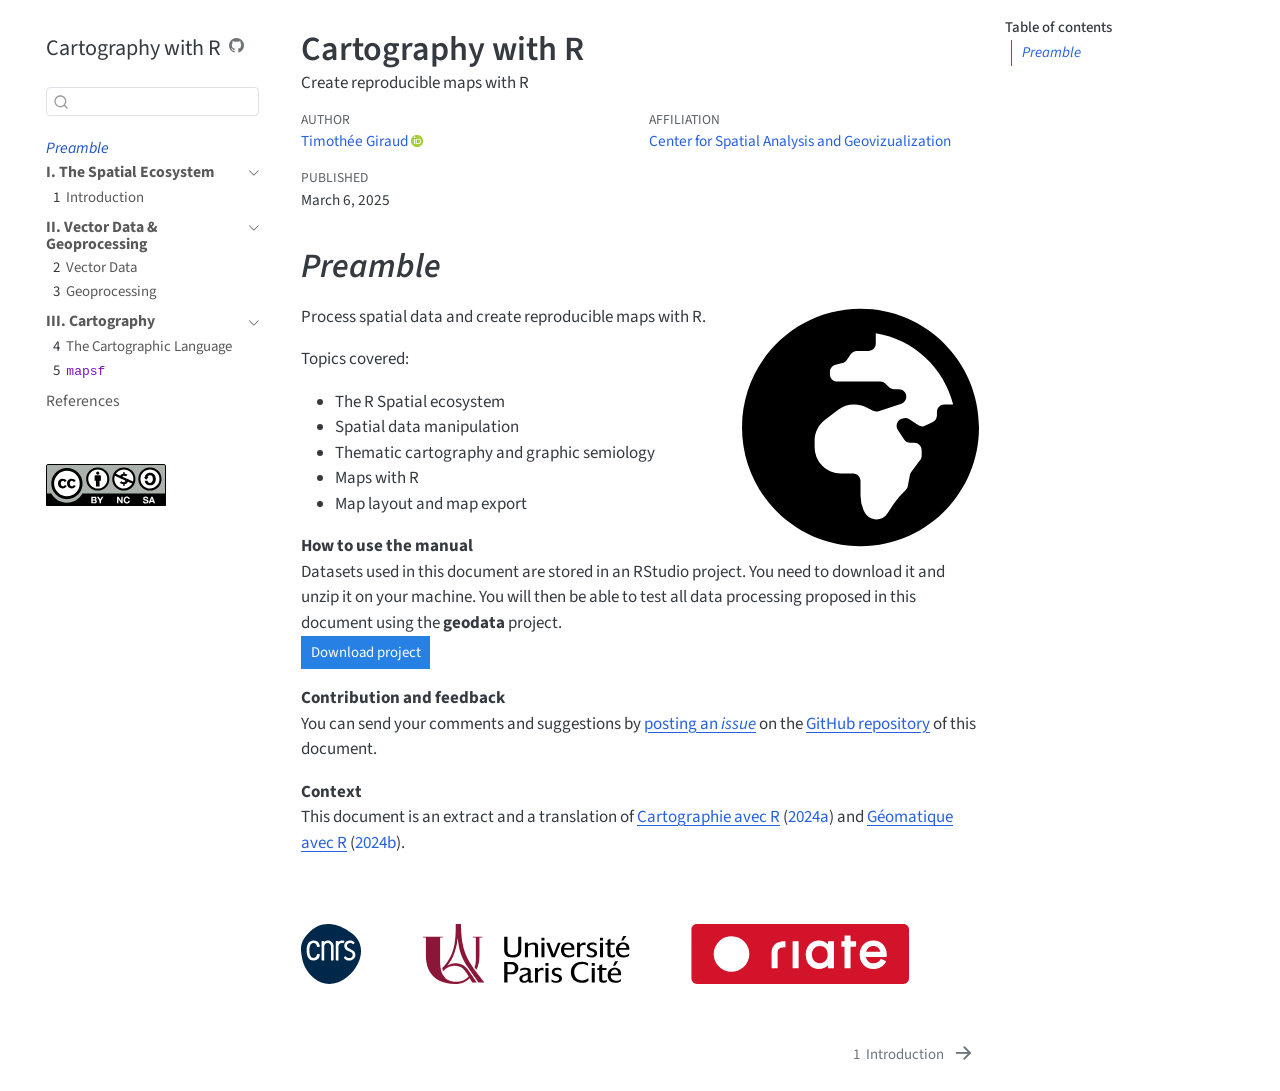
==== commit 7820d213: "typos & data" ====
--- a/docs/index.html
+++ b/docs/index.html
@@ -7,7 +7,7 @@
 <meta name="viewport" content="width=device-width, initial-scale=1.0, user-scalable=yes">
 
 <meta name="author" content="Timothée Giraud et Hugues Pecout">
-<meta name="dcterms.date" content="2025-03-04">
+<meta name="dcterms.date" content="2025-03-06">
 <meta name="description" content="Create reproducible maps with R">
 
 <title>Cartography with R</title>
@@ -157,6 +157,17 @@
  <span class="menu-text"><span class="chapter-number">1</span>&nbsp; <span class="chapter-title">Introduction</span></span></a>
   </div>
 </li>
+      </ul>
+  </li>
+        <li class="sidebar-item sidebar-item-section">
+      <div class="sidebar-item-container"> 
+            <a class="sidebar-item-text sidebar-link text-start" data-bs-toggle="collapse" data-bs-target="#quarto-sidebar-section-2" role="navigation" aria-expanded="true">
+ <span class="menu-text"><strong>II. Vector Data &amp; Geoprocessing</strong></span></a>
+          <a class="sidebar-item-toggle text-start" data-bs-toggle="collapse" data-bs-target="#quarto-sidebar-section-2" role="navigation" aria-expanded="true" aria-label="Toggle section">
+            <i class="bi bi-chevron-right ms-2"></i>
+          </a> 
+      </div>
+      <ul id="quarto-sidebar-section-2" class="collapse list-unstyled sidebar-section depth1 show">  
           <li class="sidebar-item">
   <div class="sidebar-item-container"> 
   <a href="./1_vector_data.html" class="sidebar-item-text sidebar-link">
@@ -173,13 +184,13 @@
   </li>
         <li class="sidebar-item sidebar-item-section">
       <div class="sidebar-item-container"> 
-            <a class="sidebar-item-text sidebar-link text-start" data-bs-toggle="collapse" data-bs-target="#quarto-sidebar-section-2" role="navigation" aria-expanded="true">
- <span class="menu-text"><strong>II. Cartography</strong></span></a>
-          <a class="sidebar-item-toggle text-start" data-bs-toggle="collapse" data-bs-target="#quarto-sidebar-section-2" role="navigation" aria-expanded="true" aria-label="Toggle section">
+            <a class="sidebar-item-text sidebar-link text-start" data-bs-toggle="collapse" data-bs-target="#quarto-sidebar-section-3" role="navigation" aria-expanded="true">
+ <span class="menu-text"><strong>III. Cartography</strong></span></a>
+          <a class="sidebar-item-toggle text-start" data-bs-toggle="collapse" data-bs-target="#quarto-sidebar-section-3" role="navigation" aria-expanded="true" aria-label="Toggle section">
             <i class="bi bi-chevron-right ms-2"></i>
           </a> 
       </div>
-      <ul id="quarto-sidebar-section-2" class="collapse list-unstyled sidebar-section depth1 show">  
+      <ul id="quarto-sidebar-section-3" class="collapse list-unstyled sidebar-section depth1 show">  
           <li class="sidebar-item">
   <div class="sidebar-item-container"> 
   <a href="./3_cartography.html" class="sidebar-item-text sidebar-link">
@@ -252,7 +263,7 @@
     <div>
     <div class="quarto-title-meta-heading">Published</div>
     <div class="quarto-title-meta-contents">
-      <p class="date">March 4, 2025</p>
+      <p class="date">March 6, 2025</p>
     </div>
   </div>
   
@@ -278,7 +289,7 @@
 </ul>
 <p><strong>How to use the manual</strong><br>
 Datasets used in this document are stored in an RStudio project. You need to download it and unzip it on your machine. You will then be able to test all data processing proposed in this document using the <strong>geodata</strong> project.<br>
-<a href="https://rcarto.github.io/cartographie_avec_r/geodata.zip" class="btn btn-primary btn-sm" role="“button”">Download project</a></p>
+<a href="https://rcarto.github.io/cartograpy_with_r/geodata.zip" class="btn btn-primary btn-sm" role="“button”">Download project</a></p>
 <p><strong>Contribution and feedback</strong><br>
 You can send your comments and suggestions by <a href="https://github.com/rCarto/cartography_with_r/issues">posting an <em>issue</em></a> on the <a href="https://github.com/rCarto/cartography_with_r">GitHub repository</a> of this document.</p>
 <p><strong>Context</strong><br>
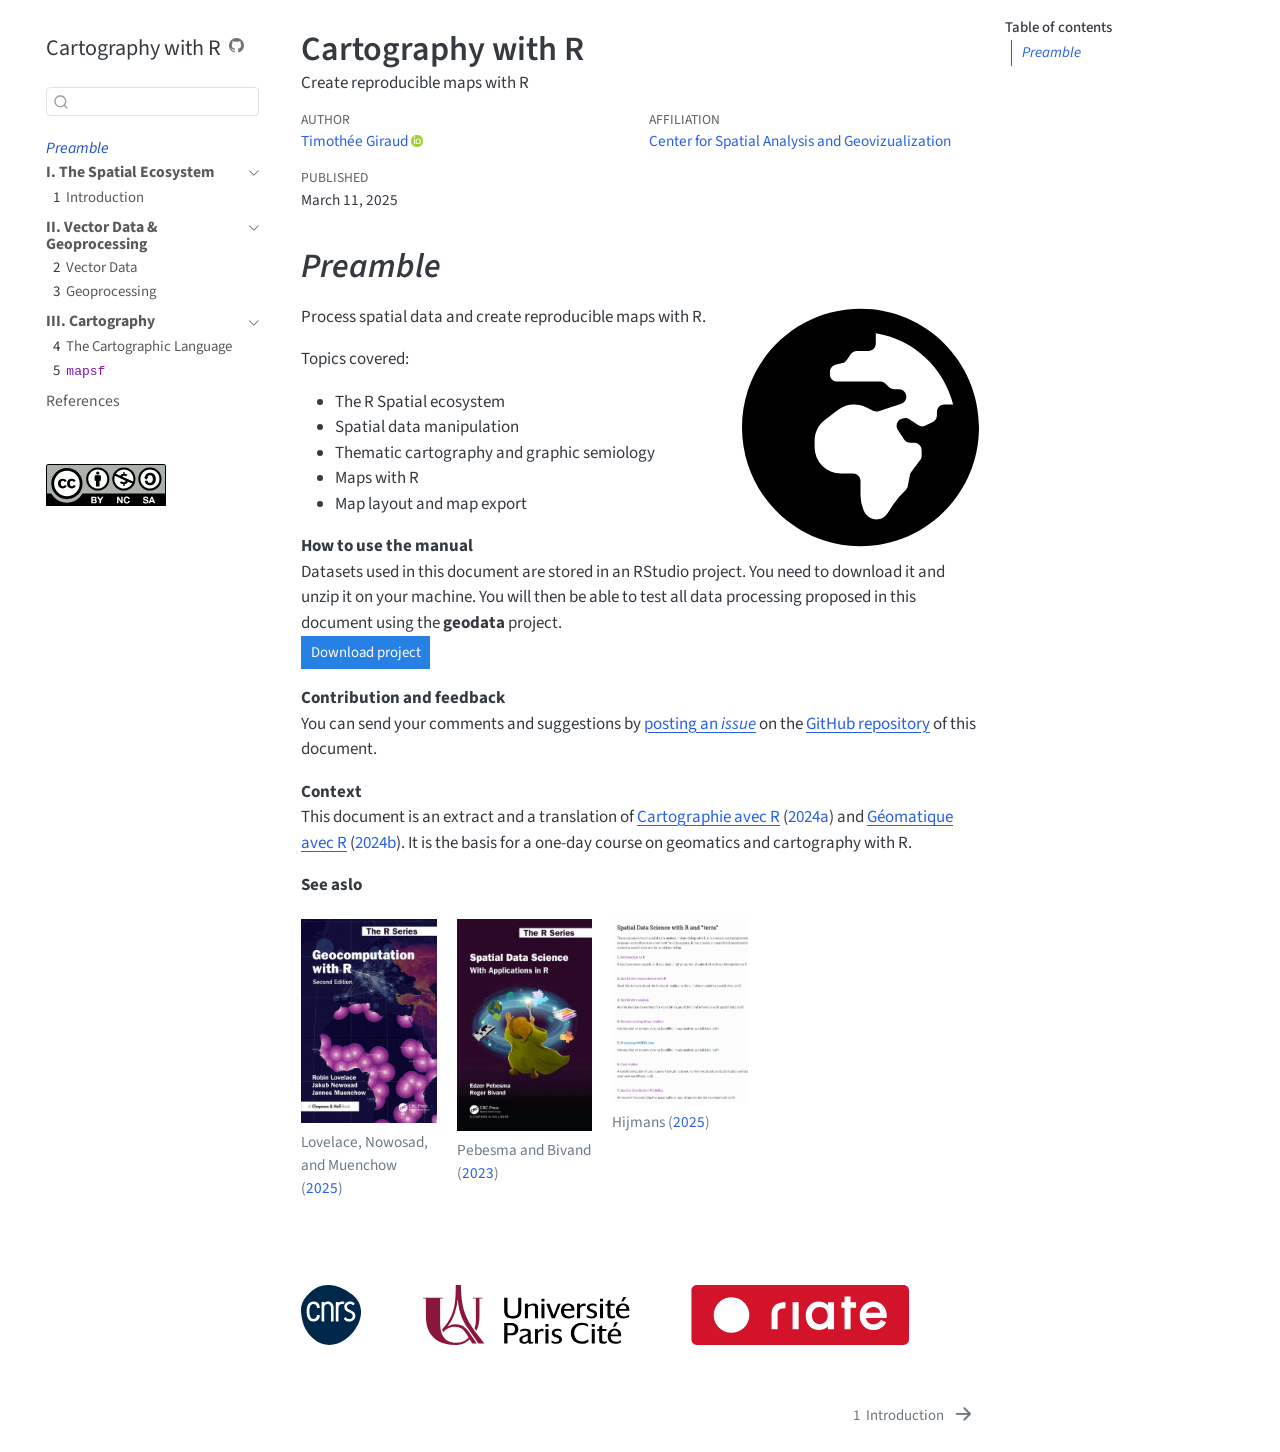
==== commit bbf3f936: "update" ====
--- a/docs/index.html
+++ b/docs/index.html
@@ -7,7 +7,7 @@
 <meta name="viewport" content="width=device-width, initial-scale=1.0, user-scalable=yes">
 
 <meta name="author" content="Timothée Giraud et Hugues Pecout">
-<meta name="dcterms.date" content="2025-03-06">
+<meta name="dcterms.date" content="2025-03-11">
 <meta name="description" content="Create reproducible maps with R">
 
 <title>Cartography with R</title>
@@ -95,7 +95,7 @@
 
 <meta property="og:title" content="Cartography with R">
 <meta property="og:description" content="Create reproducible maps with R">
-<meta property="og:image" content="https://rcarto.github.io/rcarto/cartographie_with_r/[data-uri]">
+<meta property="og:image" content="https://rcarto.github.io/rcarto/cartography_with_r/[data-uri]">
 <meta property="og:site_name" content="Cartography with R">
 </head>
 
@@ -125,7 +125,7 @@
     <div class="sidebar-title mb-0 py-0">
       <a href="./">Cartography with R</a> 
         <div class="sidebar-tools-main">
-    <a href="https://github.com/rcarto/cartographie_with_r/" title="Source Code" class="quarto-navigation-tool px-1" aria-label="Source Code"><i class="bi bi-github"></i></a>
+    <a href="https://github.com/rcarto/cartography_with_r/" title="Source Code" class="quarto-navigation-tool px-1" aria-label="Source Code"><i class="bi bi-github"></i></a>
 </div>
     </div>
       </div>
@@ -263,7 +263,7 @@
     <div>
     <div class="quarto-title-meta-heading">Published</div>
     <div class="quarto-title-meta-contents">
-      <p class="date">March 6, 2025</p>
+      <p class="date">March 11, 2025</p>
     </div>
   </div>
   
@@ -289,11 +289,43 @@
 </ul>
 <p><strong>How to use the manual</strong><br>
 Datasets used in this document are stored in an RStudio project. You need to download it and unzip it on your machine. You will then be able to test all data processing proposed in this document using the <strong>geodata</strong> project.<br>
-<a href="https://rcarto.github.io/cartograpy_with_r/geodata.zip" class="btn btn-primary btn-sm" role="“button”">Download project</a></p>
+<a href="https://rcarto.github.io/cartography_with_r/geodata.zip" class="btn btn-primary btn-sm" role="“button”">Download project</a></p>
 <p><strong>Contribution and feedback</strong><br>
 You can send your comments and suggestions by <a href="https://github.com/rCarto/cartography_with_r/issues">posting an <em>issue</em></a> on the <a href="https://github.com/rCarto/cartography_with_r">GitHub repository</a> of this document.</p>
 <p><strong>Context</strong><br>
-This document is an extract and a translation of <a href="https://rcarto.github.io/cartographie_avec_r/">Cartographie avec R</a> <span class="citation" data-cites="cartowithr">(<a href="2000_references.html#ref-cartowithr" role="doc-biblioref">2024a</a>)</span> and <a href="https://rcarto.github.io/geomatique_avec_r/">Géomatique avec R</a> <span class="citation" data-cites="geowithr">(<a href="2000_references.html#ref-geowithr" role="doc-biblioref">2024b</a>)</span>.</p>
+This document is an extract and a translation of <a href="https://rcarto.github.io/cartographie_avec_r/">Cartographie avec R</a> <span class="citation" data-cites="cartowithr">(<a href="2000_references.html#ref-cartowithr" role="doc-biblioref">2024a</a>)</span> and <a href="https://rcarto.github.io/geomatique_avec_r/">Géomatique avec R</a> <span class="citation" data-cites="geowithr">(<a href="2000_references.html#ref-geowithr" role="doc-biblioref">2024b</a>)</span>. It is the basis for a one-day course on geomatics and cartography with R.</p>
+<p><strong>See aslo</strong></p>
+<div>
+
+</div>
+<div class="quarto-layout-panel" data-layout="[[1,1,1,1,1], [1,1,1]]">
+<div class="quarto-layout-row">
+<div class="quarto-layout-cell" style="flex-basis: 20.0%;justify-content: flex-start;">
+<div class="quarto-figure quarto-figure-center">
+<figure class="figure">
+<p><img src="img/geocomp.jpg" class="img-fluid figure-img"></p>
+<figcaption><span class="citation" data-cites="lovelace2025">Lovelace, Nowosad, and Muenchow (<a href="2000_references.html#ref-lovelace2025" role="doc-biblioref">2025</a>)</span></figcaption>
+</figure>
+</div>
+</div>
+<div class="quarto-layout-cell" style="flex-basis: 20.0%;justify-content: flex-start;">
+<div class="quarto-figure quarto-figure-center">
+<figure class="figure">
+<p><img src="img/sds.webp" class="img-fluid figure-img"></p>
+<figcaption><span class="citation" data-cites="pebesma2023">Pebesma and Bivand (<a href="2000_references.html#ref-pebesma2023" role="doc-biblioref">2023</a>)</span></figcaption>
+</figure>
+</div>
+</div>
+<div class="quarto-layout-cell" style="flex-basis: 20.0%;justify-content: flex-start;">
+<div class="quarto-figure quarto-figure-center">
+<figure class="figure">
+<p><img src="img/r3.png" class="img-fluid figure-img"></p>
+<figcaption><span class="citation" data-cites="hijmans">Hijmans (<a href="2000_references.html#ref-hijmans" role="doc-biblioref">2025</a>)</span></figcaption>
+</figure>
+</div>
+</div>
+</div>
+</div>
 <p><br><br><img src="img/logo_footer.svg" data-fi-align="center" height="60"></p>
 
 
@@ -303,6 +335,15 @@
 </div>
 <div id="ref-geowithr" class="csl-entry" role="listitem">
 ———. 2024b. <span>“<span class="nocase">Géomatique avec R</span>.”</span> <a href="https://doi.org/10.5281/zenodo.5906212">https://doi.org/10.5281/zenodo.5906212</a>.
+</div>
+<div id="ref-hijmans" class="csl-entry" role="listitem">
+Hijmans, Robert J. 2025. <em><span class="nocase">Spatial Data Science with R and "terra"</span></em>. <a href="https://rspatial.org">https://rspatial.org</a>.
+</div>
+<div id="ref-lovelace2025" class="csl-entry" role="listitem">
+Lovelace, Robin, Jakub Nowosad, and Jannes Muenchow. 2025. <em>Geocomputation with <span>R</span></em>. Chapman; Hall/CRC. <a href="https://r.geocompx.org/">https://r.geocompx.org/</a>.
+</div>
+<div id="ref-pebesma2023" class="csl-entry" role="listitem">
+Pebesma, Edzer, and Roger Bivand. 2023. <em><span class="nocase">Spatial Data Science: With applications in R</span></em>. Chapman; Hall/CRC. <a href="https://doi.org/10.1201/9780429459016">https://doi.org/10.1201/9780429459016</a>.
 </div>
 </div>
 </section>
@@ -398,7 +439,7 @@
   }
     var localhostRegex = new RegExp(/^(?:http|https):\/\/localhost\:?[0-9]*\//);
     var mailtoRegex = new RegExp(/^mailto:/);
-      var filterRegex = new RegExp("https:\/\/rcarto\.github\.io\/rcarto\/cartographie_with_r\/");
+      var filterRegex = new RegExp("https:\/\/rcarto\.github\.io\/rcarto\/cartography_with_r\/");
     var isInternal = (href) => {
         return filterRegex.test(href) || localhostRegex.test(href) || mailtoRegex.test(href);
     }
